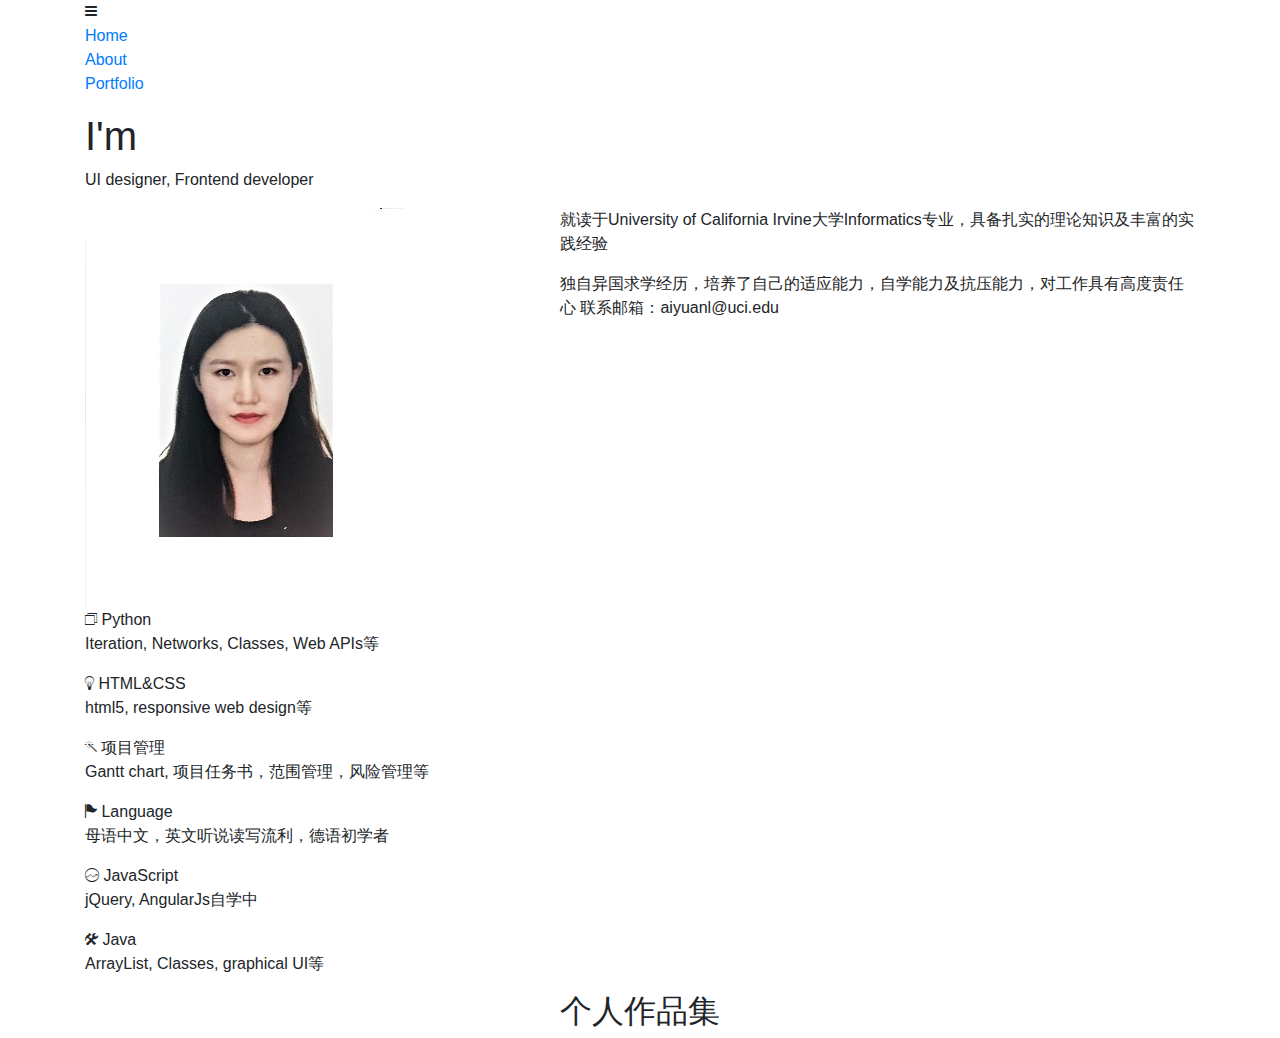
==== index.html @ 832985a4 "123" ====
<!DOCTYPE html>
<html lang='en'>
    <head>
        <!--meta-->
        <meta charset="utf-8" name='viewport' content="width=device-width, initial-scale=1.0">
        
        <title>Aiyuan Li-my portfolio</title>

        <!-- Google Fonts -->
        <link href="https://fonts.googleapis.com/css?family=Poppins:300,300i,400,400i,500,500i,600,600i,700,700i|Playfair+Display:400,400i,700,700i,900,900i" rel="stylesheet">

        <!-- Bootstrap CSS File -->
        <link href="lib/bootstrap/css/bootstrap.min.css" rel="stylesheet">

        <!-- Libraries CSS Files -->
        <link href="lib/ionicons/css/ionicons.min.css" rel="stylesheet">
        <link href="lib/owlcarousel/assets/owl.carousel.min.css" rel="stylesheet">
        <link href="lib/magnific-popup/magnific-popup.css" rel="stylesheet">
        <link href="lib/hover/hover.min.css" rel="stylesheet">

        <!-- Main Stylesheet File -->
        <link href="css/style.css" rel="stylesheet">

        <!-- Responsive css -->
        <link href="css/responsive.css" rel="stylesheet">
      <!-- =======================================================
        Theme Name: Folio
        Theme URL: https://bootstrapmade.com/folio-bootstrap-portfolio-template/
        Author: BootstrapMade.com
        Author URL: https://bootstrapmade.com
        ======================================================= -->
    </head>

    <body>
        <!--navigation-->
        <nav id='main-navigation'>
            <div class='row'>
                <div class='container'>
                    <div class='responsive'><i data-icon='m' class='ion-navicon-round'></i></div>
                    <ul class='nav-menu list-unstyled'>
                        <li><a href='#header' class='smoothScroll'>Home</a></li>
                        <li><a href='#about' class='smoothScroll'>About</a></li>
                        <li><a href='#portfolio' class='smoothScroll'>Portfolio</a></li>
                    </ul>
                </div>
            </div>
        </nav>

        <!--header-->
        <div id='header' class='home'>
            <div class='container'>
                <div class='header-content'>
                    <h1>I'm <span class='typed'></span></h1>
                    <p>UI designer, Frontend developer</p>
                </div>
            </div>
        </div>

        <!--about-->
        <div id='about' class='paddsection'>
            <div class='container'>
                <div class='row justify-content-between'>
                    <div class='col-lg-4'>
                        <div class='div-img-bg'>
                            <div class='about-img'>
                                    <img src="images/me.jpg" class="img-responsive" alt="me">
                            </div>
                        </div>
                    </div>

                    <div class='col-lg-7'>
                        <div class='about-descr'>
                            <p class='p-heading'>就读于University of California Irvine大学Informatics专业，具备扎实的理论知识及丰富的实践经验</p>
                            <p class='separator'>独自异国求学经历，培养了自己的适应能力，自学能力及抗压能力，对工作具有高度责任心   联系邮箱：aiyuanl@uci.edu</p>
                        </div>
                    </div>
                </div>
            </div>
        </div>

         <!-- start section services -->
        <div id="services">
            <div class="container">
                <div class="services-carousel owl-theme">
                    <div class="services-block">
                        <i class="ion-ios-browsers-outline"></i>
                        <span>Python</span>
                        <p class="separator">Iteration, Networks, Classes, Web APIs等</p>
                    </div>
    
                    <div class="services-block">
                        <i class="ion-ios-lightbulb-outline"></i>
                        <span>HTML&CSS</span>
                        <p class="separator">html5, responsive web design等</p>
                    </div>
    
                    <div class="services-block">
                        <i class="ion-ios-color-wand-outline"></i>
                        <span>项目管理</span>
                        <p class="separator">Gantt chart, 项目任务书，范围管理，风险管理等</p>
                    </div>
    
                    <div class="services-block">
                        <i class="icon ion-flag"></i>
                        <span>Language</span>
                        <p class="separator">母语中文，英文听说读写流利，德语初学者</p>
                    </div>
    
                    <div class="services-block">
                        <i class="ion-ios-analytics-outline"></i>
                        <span>JavaScript</span>
                        <p class="separator">jQuery, AngularJs自学中</p>
                    </div>
    
                    <div class="services-block">
                        <i class="icon ion-settings"></i>
                        <span>Java</span>
                        <p class="separator">ArrayList, Classes, graphical UI等</p>
                    </div>
                </div>
            </div>
        </div>

        <!--portfolio-->
        <div id='portfolio' class='text-center paddsection'>
            <div class='container'>
                <div class='section-title text-center'>
                    <h2>个人作品集</h2>
                </div>
            </div>

        
        </div>

    </body>
</html>
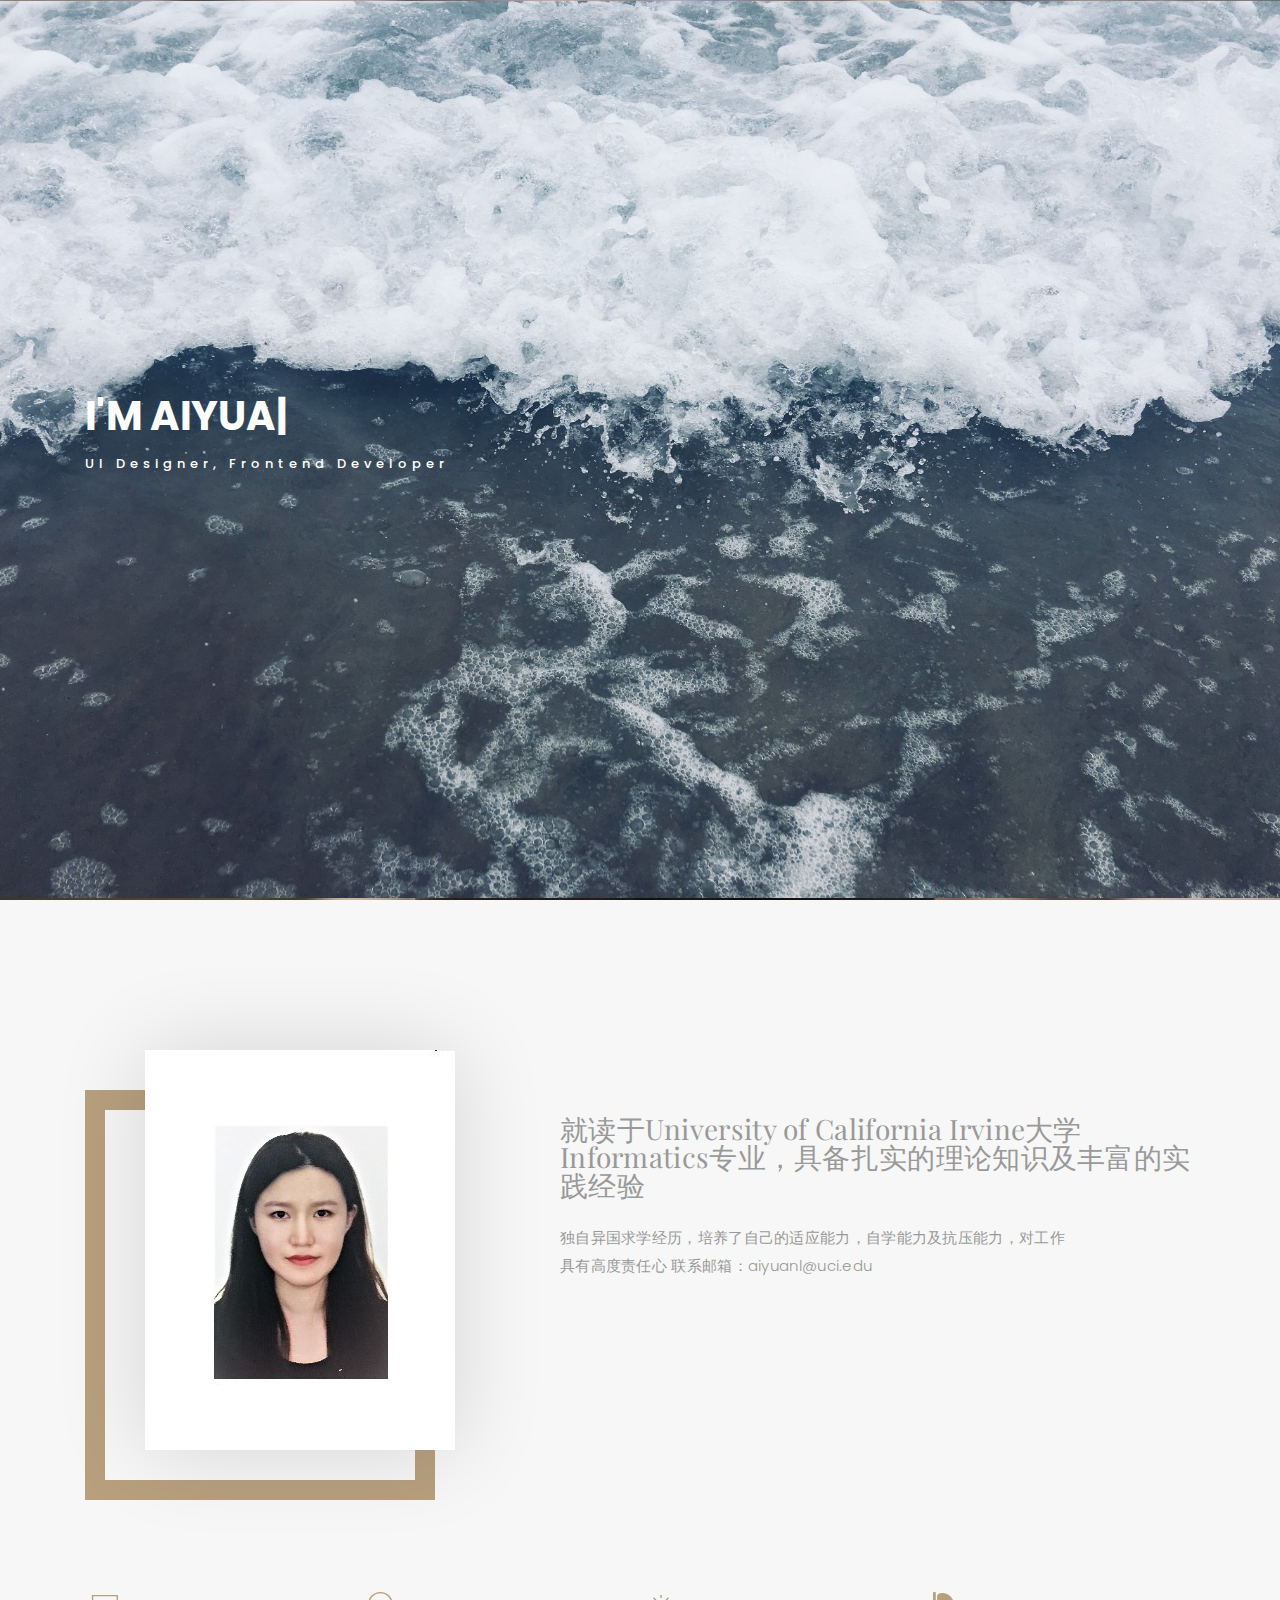
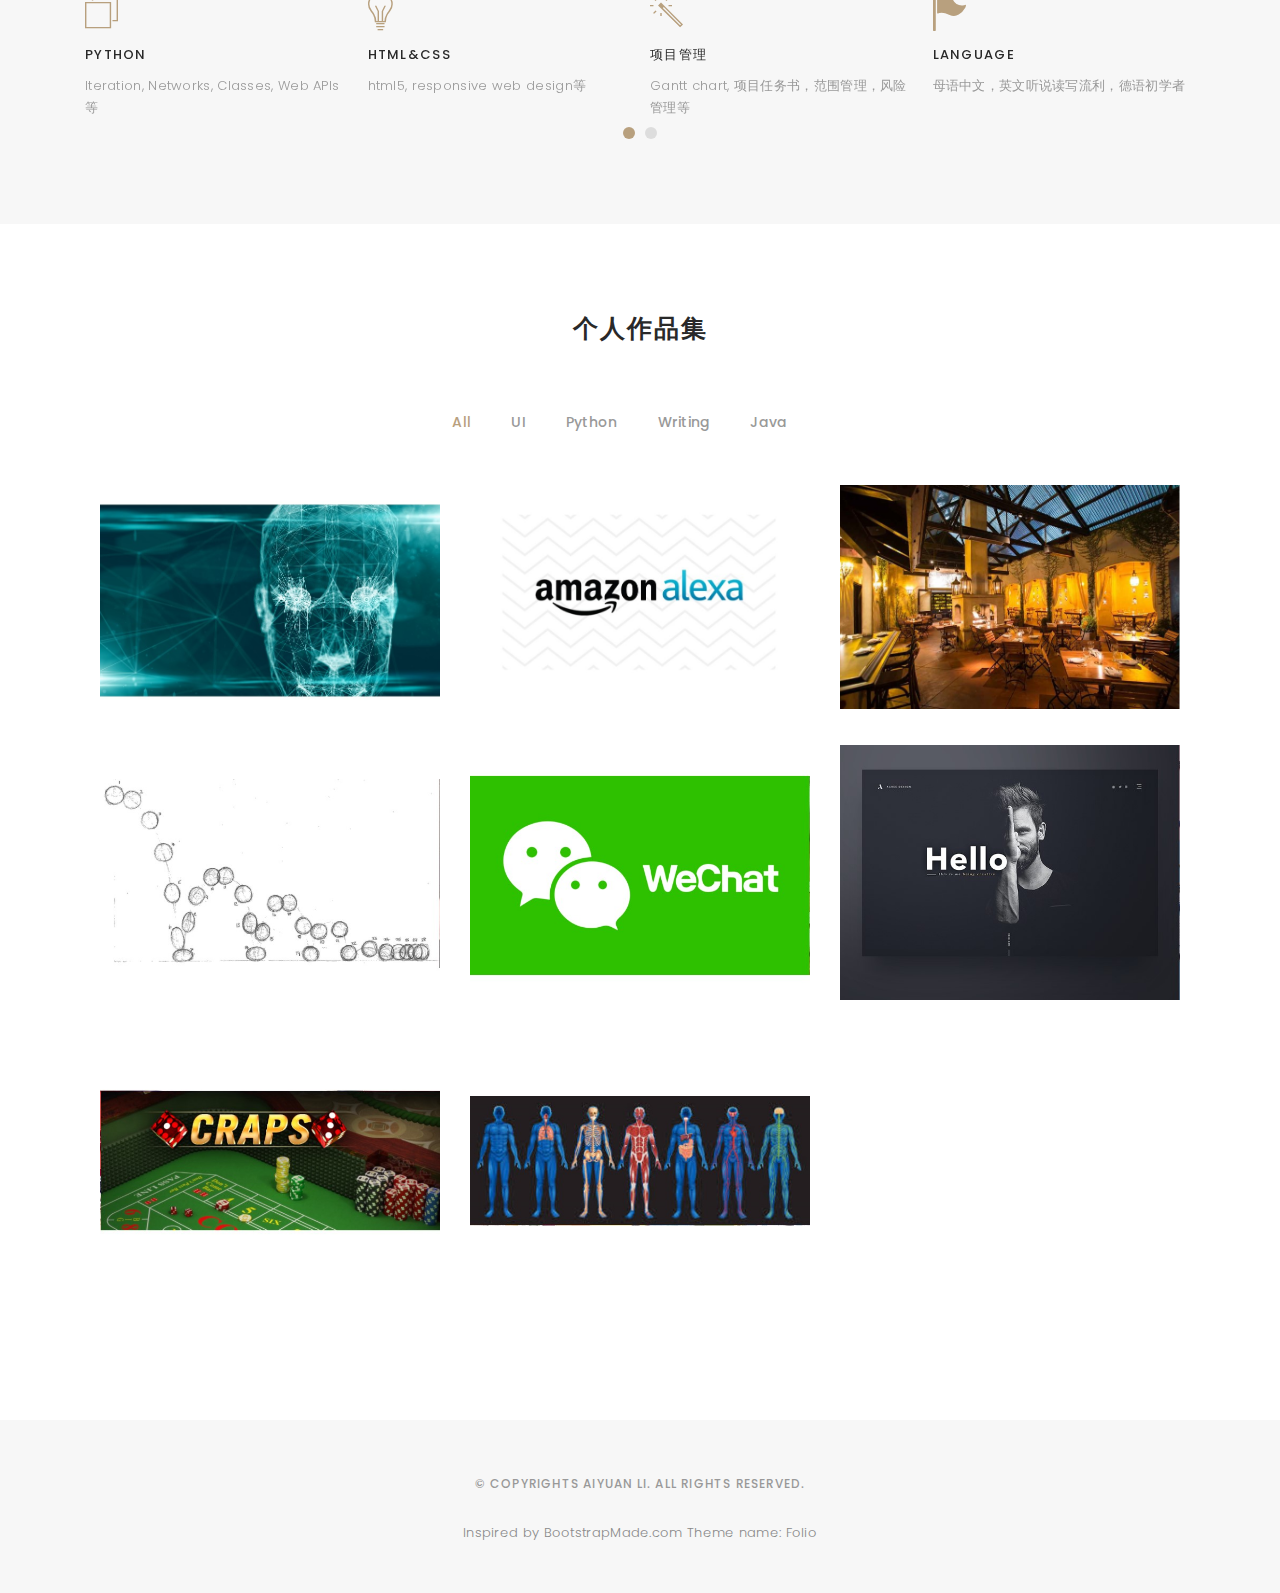
==== commit ddf8cedb: "222" ====
--- a/index.html
+++ b/index.html
@@ -129,8 +129,97 @@
                 </div>
             </div>
 
-        
-        </div>
-
+            <div class="container">
+                <div class="row">
+                    <div class="col-md-12">
+                        <div class="portfolio-list">
+                            <ul class="nav list-unstyled" id="portfolio-flters">
+                                <li class="filter filter-active" data-filter=".all">All</li>
+                                <li class="filter" data-filter=".ui">UI</li>
+                                <li class="filter" data-filter=".python">Python</li>
+                                <li class="filter" data-filter=".writing">Writing</li>
+                                <li class="filter" data-filter=".java">Java</li>
+                            </ul>
+                        </div>
+              
+                        <div class="portfolio-container">
+                            <div class="col-lg-4 col-md-6 portfolio-thumbnail all ui">
+                                <a class="popup-img" href="ui-medai.html">
+                                <img src="images/portfolio/1.jpg" alt="img">
+                                </a>
+                            </div>
+              
+                            <div class="col-lg-4 col-md-6 portfolio-thumbnail all writing">
+                                <a class="popup-img" href="writing-alexa.html">
+                                <img src="images/portfolio/2.jpg"  alt="img">
+                                </a>
+                            </div>
+              
+                            <div class="col-lg-4 col-md-6 portfolio-thumbnail all ui">
+                                <a class="popup-img" href="ui-lahealth.html">
+                                <img src="images/portfolio/3.jpg" alt="img">
+                                </a>
+                            </div>
+              
+                            <div class="col-lg-4 col-md-6 portfolio-thumbnail all python">
+                                <a class="popup-img" href="python-33.html">
+                                <img src="images/portfolio/4.jpg" alt="img">
+                                </a>
+                            </div>
+              
+                            <div class="col-lg-4 col-md-6 portfolio-thumbnail all writing">
+                                <a class="popup-img" href="writing-wechat.html">
+                                <img src="images/portfolio/5.jpg" alt="img">
+                                </a>
+                            </div>
+              
+                            <div class="col-lg-4 col-md-6 portfolio-thumbnail all ui">
+                                <a class="popup-img" href="ui-portfolio.html">
+                                <img src="images/portfolio/6.jpg" alt="img">
+                                </a>
+                            </div>
+
+                            <div class="col-lg-4 col-md-6 portfolio-thumbnail all java">
+                                    <a class="popup-img" href="java-craps.html">
+                                    <img src="images/portfolio/7.jpg" alt="img">
+                                    </a>
+                            </div>
+              
+                            <div class="col-lg-4 col-md-6 portfolio-thumbnail all ui">
+                                    <a class="popup-img" href="ui-easycare.html">
+                                    <img src="images/portfolio/8.jpg" alt="img">
+                                    </a>
+                                </div>
+                            </div>
+                        </div>
+                    </div>
+                </div>
+            </div>    
+        </div>
+
+        <!-- footer -->    
+        <div id="footer" class="text-center">
+                <div class="container">
+                  <p>&copy; Copyrights Aiyuan Li. All rights reserved.</p>
+                  <div class="credits">
+                    Inspired by BootstrapMade.com   Theme name: Folio
+                  </div>
+                </div>
+        </div>
+
+        <!-- JavaScript Libraries -->
+        <script src="lib/jquery/jquery.min.js"></script>
+        <script src="lib/jquery/jquery-migrate.min.js"></script>
+        <script src="lib/bootstrap/js/bootstrap.bundle.min.js"></script>
+        <script src="lib/typed/typed.js"></script>
+        <script src="lib/owlcarousel/owl.carousel.min.js"></script>
+        <script src="lib/magnific-popup/magnific-popup.min.js"></script>
+        <script src="lib/isotope/isotope.pkgd.min.js"></script>
+
+        <!-- Contact Form JavaScript File -->
+        <script src="contactform/contactform.js"></script>
+
+        <!-- Template Main Javascript File -->
+        <script src="js/main.js"></script>
     </body>
 </html>--- a/css/style.css
+++ b/css/style.css
@@ -0,0 +1,502 @@
+/*  General Styling
+/*-----------------------------------------------------------------------------------*/
+
+body {
+    background: #ffffff;
+    color: #898989;
+    font-family: 'Poppins', helvetica;
+    font-size: 15px;
+    font-weight: 300;
+    line-height: 20px;
+    letter-spacing: 0.02em;
+    overflow-x: hidden;
+    margin: 0 auto;
+    padding: 0;
+    -moz-box-sizing: border-box;
+    -ms-box-sizing: border-box;
+    -o-box-sizing: border-box;
+    -webkit-box-sizing: border-box;
+    box-sizing: border-box;
+  }
+  
+  h1, h2, h3, h4, h5, h6 {
+    margin: 0;
+  }
+  
+  h2 {
+    color: #292929;
+    font-weight: 600;
+  }
+  
+  h4 {
+    color: #292929;
+    font-size: 14px;
+    font-weight: 600;
+  }
+  
+  a {
+    color: #292929;
+    text-decoration: none !important;
+    -moz-transition: all 0.5s ease-in-out 0s;
+    -ms-transition: all 0.5s ease-in-out 0s;
+    -o-transition: all 0.5s ease-in-out 0s;
+    -webkit-transition: all 0.5s ease-in-out 0s;
+    transition: all 0.5s ease-in-out 0s;
+  }
+  
+  a:hover {
+    -moz-transition: all 0.5s ease-in-out 0s;
+    -ms-transition: all 0.5s ease-in-out 0s;
+    -o-transition: all 0.5s ease-in-out 0s;
+    -webkit-transition: all 0.5s ease-in-out 0s;
+    transition: all 0.5s ease-in-out 0s;
+  }
+  
+  a:hover, a:focus {
+    color: #b8a07e;
+    text-decoration: underline;
+  }
+  
+  nav ul li a {
+    padding: 2px 0 0 0;
+    position: relative;
+    display: block;
+    font-size: 12px;
+    color: #999999;
+    letter-spacing: 0.1em;
+    font-weight: 500;
+    line-height: 14px;
+    text-transform: uppercase;
+    -moz-transition: all 0.5s ease-in-out 0s;
+    -ms-transition: all 0.5s ease-in-out 0s;
+    -o-transition: all 0.5s ease-in-out 0s;
+    -webkit-transition: all 0.5s ease-in-out 0s;
+    transition: all 0.5s ease-in-out 0s;
+  }
+  
+  p {
+    margin: 25px 0;
+    padding: 0;
+    font-size: 15px;
+    color: #999999;
+    line-height: 28px;
+  }
+  
+  ::-moz-selection {
+    background: #b8a07e;
+    color: #fff;
+  }
+  
+  ::selection {
+    background: #b8a07e;
+    color: #fff;
+  }
+  
+  .btn {
+    background: #333;
+    border: medium none;
+    border-radius: 0;
+    color: #fff;
+    font-size: 12px;
+    height: 50px;
+    line-height: 50px;
+    padding: 0 30px;
+    text-transform: uppercase;
+  }
+  
+  .btn:hover, .btn:focus {
+    color: #fff;
+  }
+  
+  .padDiv {
+    padding: 30px 20px;
+  }
+  
+  .section-title {
+    margin-bottom: 70px;
+  }
+  
+  .section-title h2 {
+    font-size: 25px;
+    letter-spacing: 2px;
+    text-transform: uppercase;
+  }
+  .tlinks{text-indent:-9999px;height:0;line-height:0;font-size:0;overflow:hidden;}
+  .form-control {
+    background-color: transparent;
+    border: 1px solid #999;
+    border-radius: 0;
+    color: #999999;
+    font-size: 12px;
+    font-weight: 500;
+    height: 50px;
+    letter-spacing: 0.1em;
+    padding-left: 10px;
+    margin: 0 0 25px 0;
+    line-height: 14px;
+    text-transform: uppercase;
+  }
+  
+  .form-control:focus {
+    box-shadow: none;
+    outline: 0 none;
+  }
+  
+  .paddsection {
+    padding-top: 90px;
+    padding-bottom: 90px;
+  }
+  
+  .paddsections {
+    padding-top: 90px;
+    padding-bottom: 90px !important;
+  }
+  
+  .hvr-shutter-in-horizontal::before {
+    background: #333;
+  }
+  
+  .hvr-shutter-in-horizontal:hover {
+    background: #b8a07e;
+  }
+  
+  .mb-30 {
+    margin-bottom: 30px;
+  }
+  
+  /*-----------------------------------------------------------------------------------*/
+  /*  Navbar Top
+  /*-----------------------------------------------------------------------------------*/
+  
+  nav {
+    position: fixed;
+    background: #fff;
+    z-index: 1000;
+    width: 100%;
+    padding: 20px;
+    display: none;
+    -webkit-box-shadow: 0px 2px 92px 0px rgba(0, 0, 0, 0.18);
+    -moz-box-shadow: 0px 2px 92px 0px rgba(0, 0, 0, 0.18);
+    box-shadow: 0px 2px 92px 0px rgba(0, 0, 0, 0.18);
+  }
+  
+  .nav-menu {
+    float: right;
+    line-height: 32px;
+    margin-bottom: 0;
+    padding-top: 16px;
+  }
+  
+  nav ul li {
+    float: left;
+    margin-right: 15px;
+    font-family: 'Poppins', sans-serif;
+    font-size: 14px;
+    margin-left: 40px;
+  }
+  
+  nav ul li a {
+    padding: 2px 0 0 0;
+    position: relative;
+    display: block;
+    font-size: 14px;
+    color: #999999;
+    font-family: 'Poppins', helvetica;
+    font-weight: 500;
+    line-height: 16px;
+    text-transform: uppercase;
+    letter-spacing: 0.02em;
+    text-transform: capitalize;
+  }
+  
+  .logo {
+    float: left;
+  }
+  
+  .logo img {
+    width: 100px;
+    height: 50px;
+  }
+  
+  .responsive {
+    display: none;
+    font-size: 23px;
+  }
+  
+  .active {
+    color: #afafaf;
+  }
+  
+  /*----------------------------------------------------------------------------------*/
+  /*  Header
+  /*-----------------------------------------------------------------------------------*/
+  
+  #header {
+    background: url("../images/home-bg.jpg") repeat scroll center center / cover;
+    height: 100vh;
+    width: 100%;
+  }
+  
+  
+  #header .header-content {
+    height: 100vh;
+    text-align: left;
+    width: 100%;
+    display: flex;
+    justify-content: center;
+    flex-direction: column;
+  }
+  
+  .header-content h1 {
+    font-size: 40px;
+    font-weight: 700;
+    margin-bottom: 10px;
+    text-transform: uppercase;
+    color: #fff;
+  }
+  
+  .header-content p {
+    font-size: 13px;
+    letter-spacing: 5px;
+    margin-top: 0;
+    margin-bottom: 30px;
+    text-transform: capitalize;
+    color: #fff;
+    font-weight: 500;
+  }
+  
+  .header-content .list-social li {
+    float: left;
+    margin-right: 20px;
+  }
+  
+  .header-content .list-social li i {
+    color: #fff;
+    font-size: 15px;
+  }
+  
+  /*-----------------------------------------------------------------------------------*/
+  /*  Aout-us
+  /*-----------------------------------------------------------------------------------*/
+  
+  #about {
+    width: 100%;
+    height: auto;
+    background: #f7f7f7;
+    padding-top: 190px;
+  }
+  
+  #about .div-img-bg {
+    padding-bottom: 30px;
+    border: 20px solid #b8a07e;
+  }
+  
+  #about .div-img-bg .about-img img {
+    width: 100%;
+    box-shadow: 0px 0px 85px 0px rgba(0, 0, 0, 0.14);
+    margin-top: -60px;
+    margin-left: 40px;
+    height: 400px;
+    object-fit: cover;
+  }
+  
+  #about .about-descr .p-heading {
+    font-family: 'Playfair Display', serif;
+    font-size: 28px;
+    text-align: left;
+  }
+  
+  #about .about-descr .separator {
+    max-width: 80%;
+    margin-bottom: 0;
+    text-align: left;
+  }
+  
+  /*-----------------------------------------------------------------------------------*/
+  /*   Services
+  /*-----------------------------------------------------------------------------------*/
+  
+  #services {
+    background: #f7f7f7;
+    position: relative;
+    padding-bottom: 80px;
+  }
+  
+  .owl-item {
+    float: left;
+  }
+  .services-block span {
+    margin: 10px 0;
+    position: relative;
+    font-size: 13px;
+    color: #292929;
+    letter-spacing: 0.1em;
+    font-weight: 500;
+    text-transform: uppercase;
+    display: block;
+  }
+  
+  .services-block .separator {
+    margin: 0;
+    font-size: 13px;
+    line-height: 22px;
+  }
+  
+  .services-block i {
+    font-size: 44px;
+    color: #b8a07e;
+    line-height: 44px;
+  }
+  
+  
+  .services-carousel  .owl-stage-outer {
+    overflow: hidden;
+  }
+  
+  .services-carousel .owl-dots {
+    margin-top: 5px;
+    text-align: center;
+  }
+  
+  .services-carousel .owl-dot {
+    display: inline-block;
+    margin: 0 5px;
+    width: 12px !important;
+    height: 12px !important;
+    border-radius: 50%;
+    border: 0;
+    padding: 0 !important;
+    background-color: #ddd;
+    cursor: pointer;
+  }
+  
+  .services-carousel .owl-dot.active {
+    background-color: #b8a07e;
+  }
+  
+  .owl-nav {
+    display: none;
+  }
+  
+  
+  /*-----------------------------------------------------------------------------------*/
+  /*  Portfolio
+  /*-----------------------------------------------------------------------------------*/
+  
+  #portfolio {
+    position: relative;
+    padding-bottom: 50px;
+  }
+  
+  #portfolio .portfolio-list {
+    margin-bottom: 50px;
+  }
+  
+  #portfolio .portfolio-list .nav {
+    display: inline-block;
+    margin: 0;
+  }
+  
+  #portfolio .portfolio-list .nav li {
+    margin: 0 40px 0 0;
+    float: left;
+    font-size: 14px;
+    color: #999999;
+    line-height: 16px;
+    cursor: pointer;
+    font-family: 'Poppins', helvetica;
+    font-weight: 500;
+    letter-spacing: 0.02em;
+    text-transform: capitalize;
+    -moz-transition: all 0.5s ease-in-out 0s;
+    -ms-transition: all 0.5s ease-in-out 0s;
+    -o-transition: all 0.5s ease-in-out 0s;
+    -webkit-transition: all 0.5s ease-in-out 0s;
+    transition: all 0.5s ease-in-out 0s;
+  }
+  
+  #portfolio .portfolio-list .nav li:hover, #portfolio .portfolio-list .nav li.filter-active  {
+    color: #b8a07e;
+    -moz-transition: all 0.5s ease-in-out 0s;
+    -ms-transition: all 0.5s ease-in-out 0s;
+    -o-transition: all 0.5s ease-in-out 0s;
+    -webkit-transition: all 0.5s ease-in-out 0s;
+    transition: all 0.5s ease-in-out 0s;
+  }
+  
+  #portfolio .portfolio-container {
+    display: inline-block;
+    margin-bottom: 50px;
+    width: 100%;
+  }
+  
+  .portfolio-thumbnail {
+    margin-bottom: 30px;
+    overflow: hidden;
+  }
+  
+  .portfolio-thumbnail img {
+    max-width: 100%;
+  }
+ 
+  /*-----------------------------------------------------------------------------------*/
+  /*  Footer
+  /*-----------------------------------------------------------------------------------*/
+  
+  #footer {
+    background: #f7f7f7;
+    padding-top: 50px;
+    padding-bottom: 50px;
+  }
+  
+  #footer .socials-media {
+    width: 100%;
+  }
+  
+  #footer .socials-media ul {
+    display: inline-block;
+    float: none;
+    margin: 0 0 20px 0;
+  }
+  
+  #footer .socials-media ul li {
+    float: left;
+    margin-left: 10px;
+    margin-right: 10px;
+  }
+  
+  #footer .socials-media ul li a {
+    font-size: 24px;
+    color: #999;
+    letter-spacing: 0.1em;
+    font-weight: 500;
+    background: transparent;
+    text-transform: uppercase;
+    -moz-transition: all 0.5s ease-in-out 0s;
+    -ms-transition: all 0.5s ease-in-out 0s;
+    -o-transition: all 0.5s ease-in-out 0s;
+    -webkit-transition: all 0.5s ease-in-out 0s;
+    transition: all 0.5s ease-in-out 0s;
+  }
+  
+  #footer .socials-media ul li a:hover {
+    color: #b8a07e;
+    -moz-transition: all 0.5s ease-in-out 0s;
+    -ms-transition: all 0.5s ease-in-out 0s;
+    -o-transition: all 0.5s ease-in-out 0s;
+    -webkit-transition: all 0.5s ease-in-out 0s;
+    transition: all 0.5s ease-in-out 0s;
+  }
+  
+  #footer p {
+    font-size: 12px;
+    letter-spacing: 0.1em;
+    font-weight: 500;
+    margin-top: 0;
+    text-transform: uppercase;
+  }
+  
+  .credits {
+    font-size: 13px;
+  }
+  --- a/css/responsive.css
+++ b/css/responsive.css
@@ -0,0 +1,333 @@
+/** Width between 1200x to 0
+ *  ~~~~~~~~~~~~~~~~~~~~~~~~~~~~~~~~~~~~
+ */
+
+ @media (min-width: 1200px) {
+
+}
+
+/** Width between 992px to 1199px
+ *  ~~~~~~~~~~~~~~~~~~~~~~~~~~~~~~~~~~~~
+ */
+
+@media (min-width: 992px) and (max-width: 1199px) {
+  
+}
+
+/** Width between 768px to 991px
+ *  ~~~~~~~~~~~~~~~~~~~~~~~~~~~~~~~~~~~~
+ */
+
+@media (min-width: 768px) and (max-width: 991px) {
+  /* Navbar */
+  nav {
+    padding: 10px 15px;
+  }
+  .nav-menu {
+    margin-top: 40px;
+    display: none;
+    float: none;
+    width: 100%;
+  }
+  .nav-menu li {
+    float: none;
+    width: 100%;
+    text-align: center;
+    border-top: 1px solid #f7f7f7;
+    line-height: 45px;
+    margin-left: 0;
+    padding-top: 10px;
+    padding-bottom: 10px;
+  }
+  .responsive {
+    float: right;
+    padding-top: 15px;
+    display: block;
+  }
+  /* About */
+  .head-info .header-content .cmaster h1 {
+    font-size: 32px;
+  }
+  #about .div-img-bg {
+    padding: 0;
+  }
+  #about .div-img-bg .about-img img {
+    margin-top: 0%;
+    margin-left: calc(0% - 0px);
+  }
+  #about .about-descr .p-heading {
+    font-size: 20px;
+  }
+  #about .about-descr .separator {
+    max-width: 100%;
+    margin-bottom: 0;
+  }
+  /* portfolio */
+  #portfolio .portfolio-list .nav li {
+    float: none;
+    margin: 20px;
+    display: inline-block;
+  }
+  /* Footer */
+  #footer .socials-media ul li {
+    margin-right: 0;
+    margin-left: 0;
+    float: none;
+    display: inline-block;
+  }
+}
+
+/** Width between 767px to 0
+ *  ~~~~~~~~~~~~~~~~~~~~~~~~~~~~~~~~~~~~
+ */
+
+@media (max-width: 767px) {
+  /* Navbar */
+  nav {
+    padding: 20px 15px;
+  }
+  .nav-menu {
+    margin-top: 40px;
+    display: none;
+    float: none;
+    width: 100%;
+  }
+  .nav-menu li {
+    float: none;
+    width: 100%;
+    text-align: center;
+    border-top: 1px solid #f7f7f7;
+    line-height: 45px;
+    margin-left: 0;
+    padding-top: 10px;
+    padding-bottom: 10px;
+  }
+  .responsive {
+    float: right;
+    padding-top: 15px;
+    display: block;
+  }
+  /* About */
+  .head-info .header-content h1 {
+    font-size: 32px;
+  }
+  #about .div-img-bg {
+    padding: 0;
+  }
+  #about .div-img-bg .about-img img {
+    margin-top: 0%;
+    margin-left: calc(0% - 0px);
+  }
+  #about .about-descr .p-heading {
+    font-size: 20px;
+  }
+  #about .about-descr .separator {
+    max-width: 100%;
+    margin-bottom: 0;
+  }
+  /* portfolio */
+  #portfolio .portfolio-list .nav li {
+    float: none;
+    margin: 20px;
+    display: inline-block;
+  }
+  /* Footer */
+  #footer .socials-media ul li {
+    margin-right: 0;
+    margin-left: 0;
+    float: none;
+    display: inline-block;
+  }
+}
+
+/** Width between 600px to 0
+ *  ~~~~~~~~~~~~~~~~~~~~~~~~~~~~~~~~~~~~
+ */
+
+@media (max-width: 600px) {
+  /* Navbar */
+  nav {
+    padding: 20px 15px;
+  }
+  .nav-menu {
+    margin-top: 40px;
+    display: none;
+    float: none;
+    width: 100%;
+  }
+  .nav-menu li {
+    float: none;
+    width: 100%;
+    text-align: center;
+    border-top: 1px solid #f7f7f7;
+    line-height: 45px;
+    margin-left: 0;
+    padding-top: 10px;
+    padding-bottom: 10px;
+  }
+  .responsive {
+    float: right;
+    padding-top: 15px;
+    display: block;
+  }
+  /* About */
+  .head-info .header-content h1 {
+    font-size: 32px;
+  }
+  #about .div-img-bg {
+    padding: 0;
+  }
+  #about .div-img-bg .about-img img {
+    margin-top: 0%;
+    margin-left: calc(0% - 0px);
+  }
+  #about .about-descr .p-heading {
+    font-size: 20px;
+  }
+  #about .about-descr .separator {
+    max-width: 100%;
+    margin-bottom: 0;
+  }
+  /* portfolio */
+  #portfolio .portfolio-list .nav li {
+    float: none;
+    margin: 10px;
+    display: inline-block;
+  }
+  /* Footer */
+  #footer .socials-media ul li {
+    margin-right: 0;
+    margin-left: 0;
+    float: none;
+    display: inline-block;
+  }
+}
+
+/** Width between 480px to 0
+ *  ~~~~~~~~~~~~~~~~~~~~~~~~~~~~~~~~~~~~
+ */
+
+@media (max-width: 480px) {
+  /* Navbar */
+  nav {
+    padding: 20px 15px;
+  }
+  .nav-menu {
+    margin-top: 40px;
+    display: none;
+    float: none;
+    width: 100%;
+  }
+  .nav-menu li {
+    float: none;
+    width: 100%;
+    text-align: center;
+    border-top: 1px solid #f7f7f7;
+    line-height: 45px;
+    margin-left: 0;
+    padding-top: 10px;
+    padding-bottom: 10px;
+  }
+  .responsive {
+    float: right;
+    padding-top: 15px;
+    display: block;
+  }
+  /* About */
+  .head-info .header-content h1 {
+    font-size: 32px;
+  }
+  #about .div-img-bg {
+    padding: 0;
+  }
+  #about .div-img-bg .about-img img {
+    margin-top: 0%;
+    margin-left: calc(0% - 0px);
+  }
+  #about .about-descr .p-heading {
+    font-size: 20px;
+  }
+  #about .about-descr .separator {
+    max-width: 100%;
+    margin-bottom: 0;
+  }
+  /* portfolio */
+  #portfolio .portfolio-list .nav li {
+    float: none;
+    margin: 20px;
+  }
+  /* Footer */
+  #footer .socials-media ul li {
+    margin-right: 0;
+    margin-left: 0;
+    float: none;
+    display: inline-block;
+  }
+}
+
+/** Width between 320px to 0
+ *  ~~~~~~~~~~~~~~~~~~~~~~~~~~~~~~~~~~~~
+ */
+
+@media (max-width: 320px) {
+  /* Navbar */
+  nav {
+    padding: 20px 15px;
+  }
+  .nav-menu {
+    margin-top: 40px;
+    display: none;
+    float: none;
+    width: 100%;
+  }
+  .nav-menu li {
+    float: none;
+    width: 100%;
+    text-align: center;
+    border-top: 1px solid #f7f7f7;
+    line-height: 45px;
+    margin-left: 0;
+    padding-top: 10px;
+    padding-bottom: 10px;
+  }
+  .responsive {
+    float: right;
+    padding-top: 15px;
+    display: block;
+  }
+  /* About */
+  .head-info .header-content h1 {
+    font-size: 32px;
+  }
+  #about .div-img-bg {
+    padding: 0;
+  }
+  #about .div-img-bg .about-img img {
+    margin-top: 0%;
+    margin-left: calc(0% - 0px);
+  }
+  #about .about-descr .p-heading {
+    font-size: 20px;
+  }
+  #about .about-descr .separator {
+    max-width: 100%;
+    margin-bottom: 0;
+  }
+  /* portfolio */
+  #portfolio .portfolio-list .nav li {
+    float: none;
+    margin: 20px;
+  }
+  /* Footer */
+  #footer .socials-media ul li {
+    margin-right: 0;
+    margin-left: 0;
+    float: none;
+    display: inline-block;
+  }
+  /* Single page */
+  .entry-comments-body span {
+    display: inline-block;
+    margin-right: 0;
+  }
+}
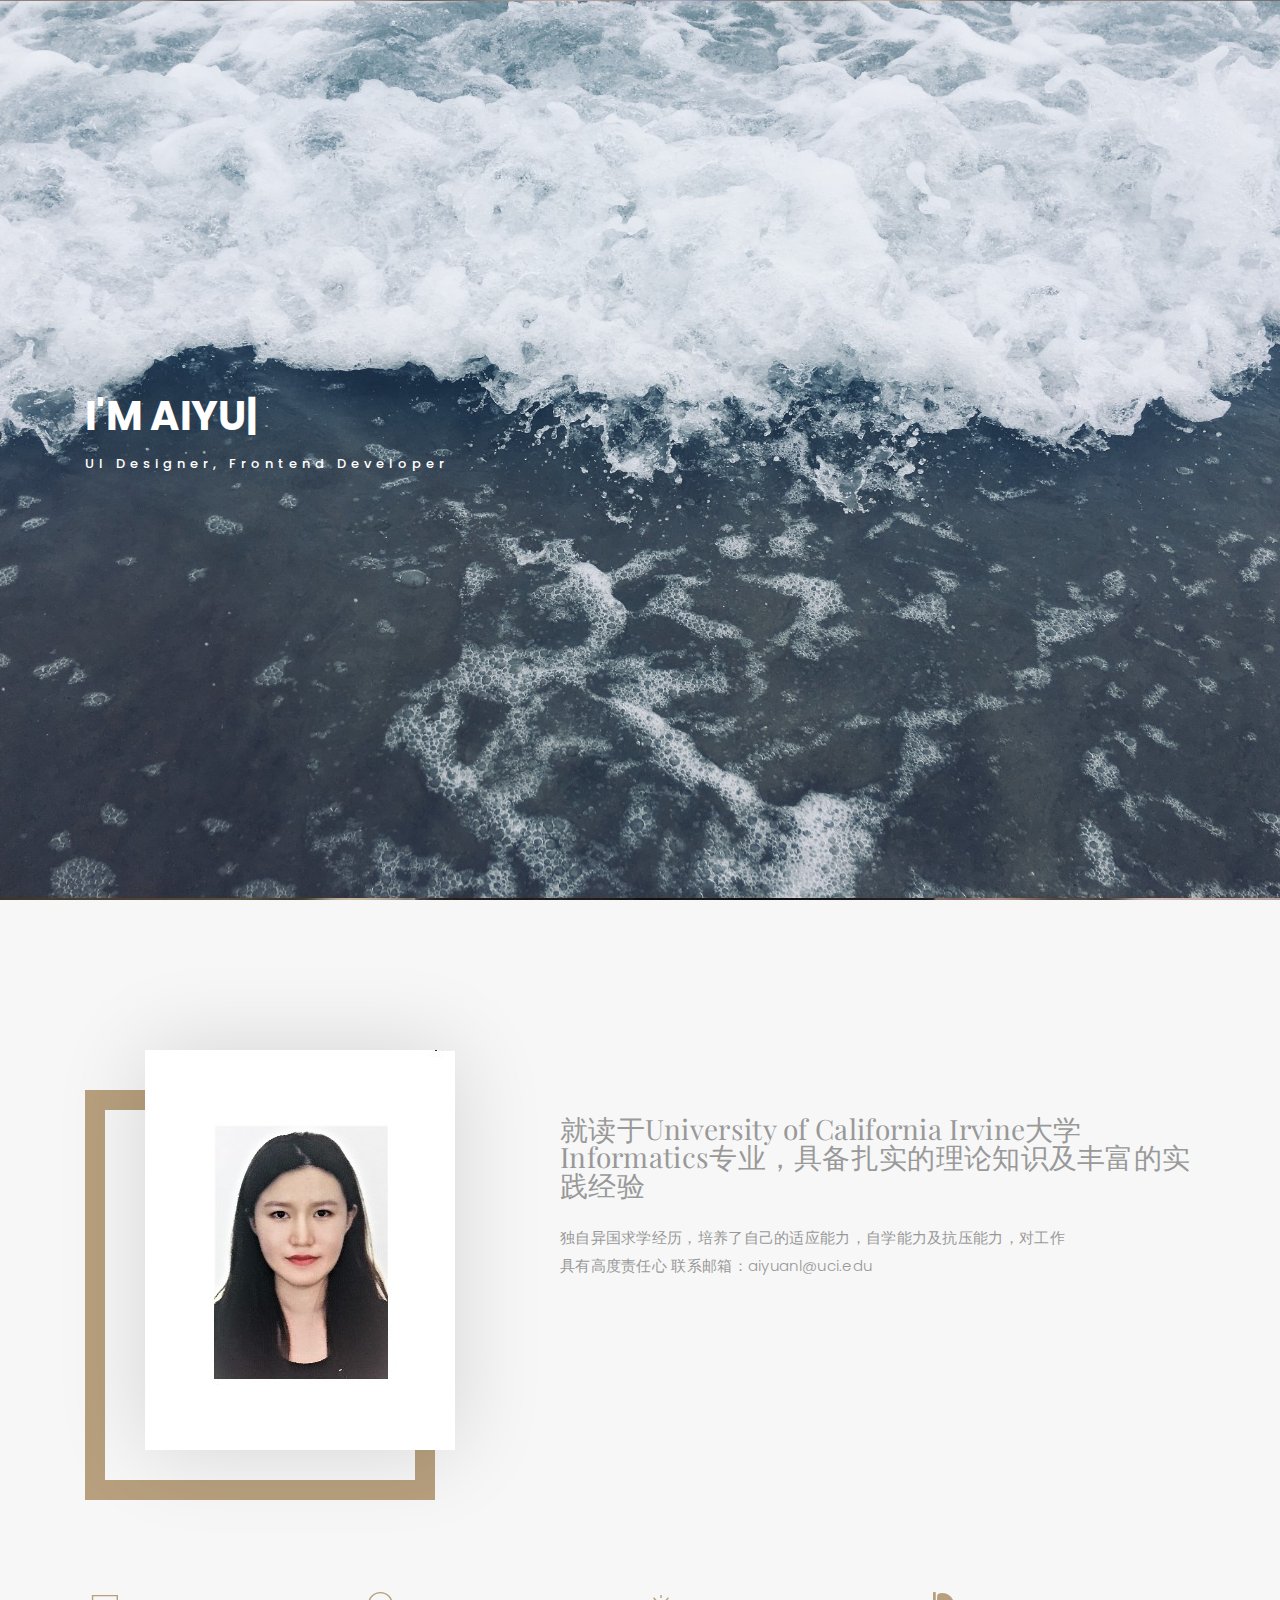
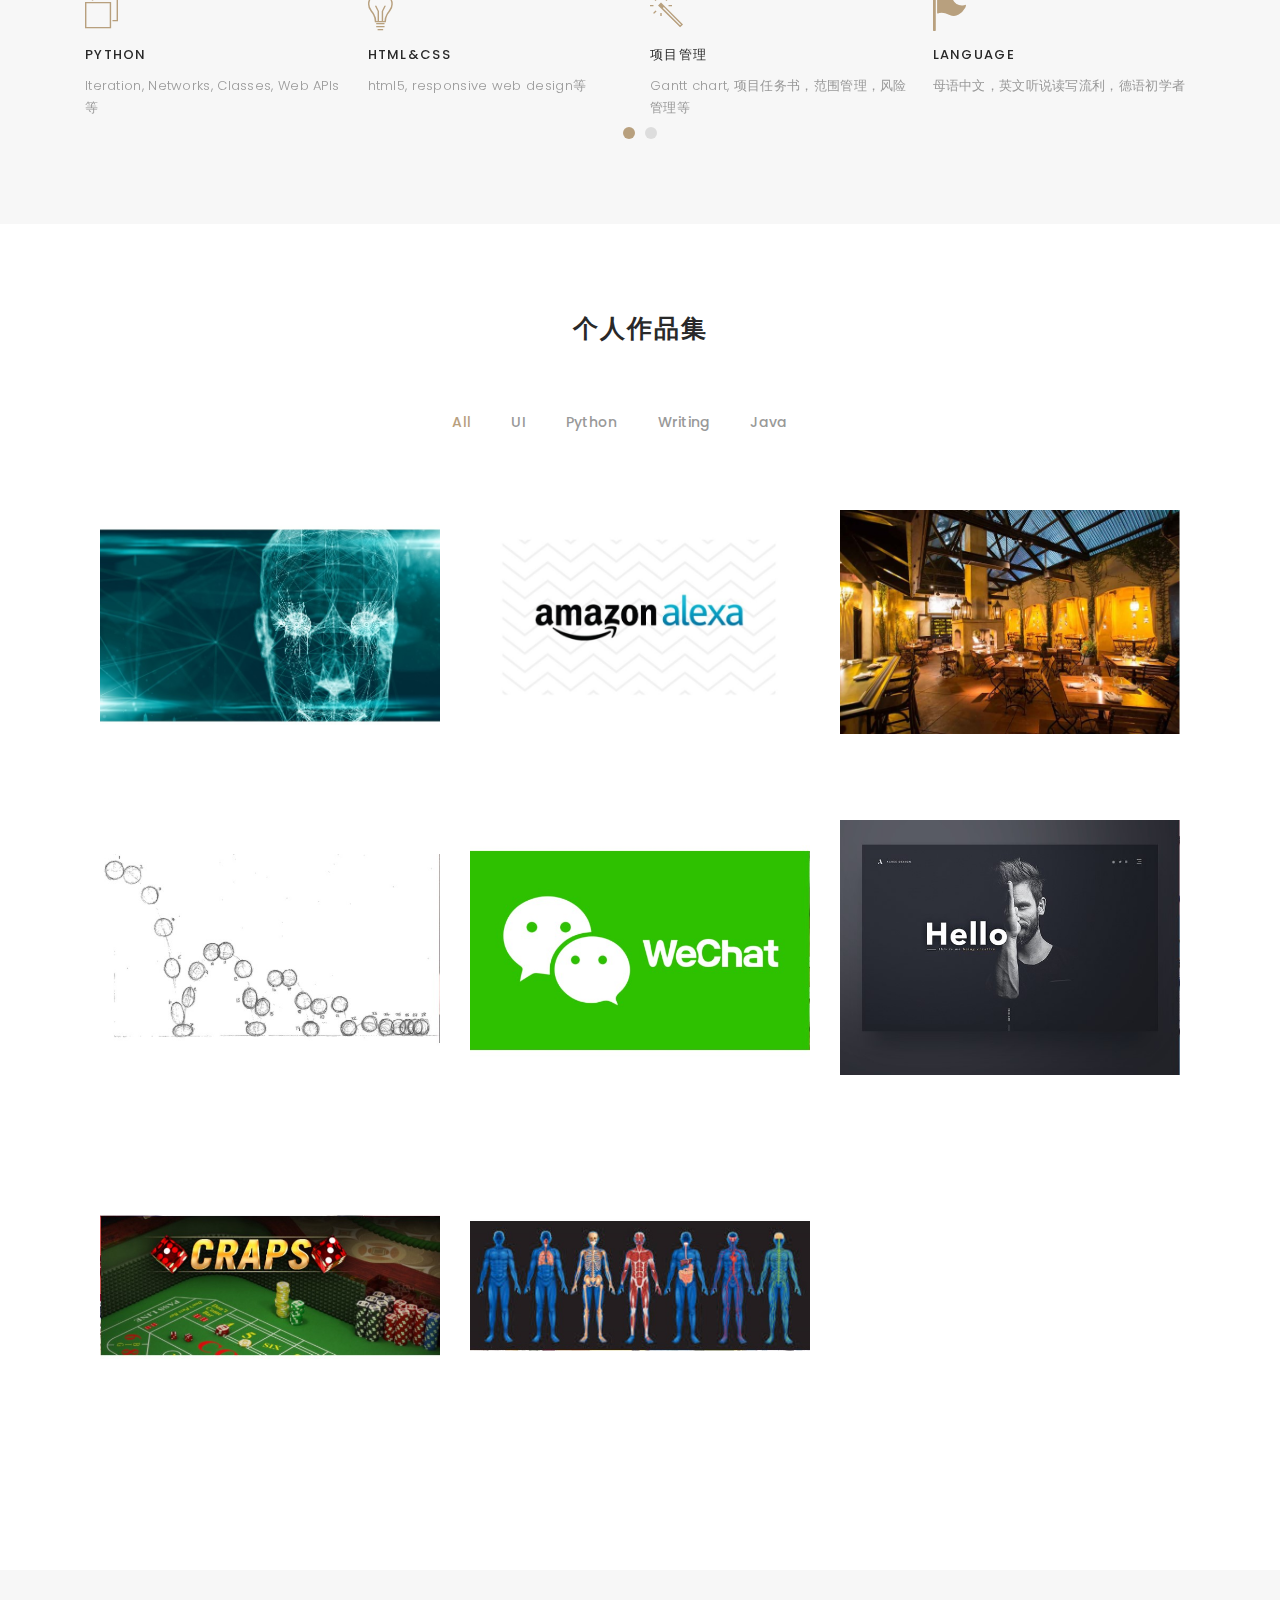
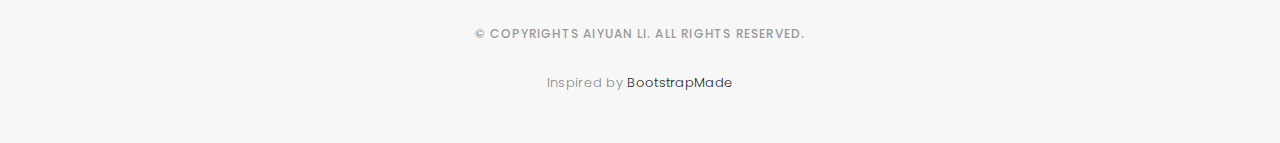
==== commit 881ac3c9: "1111111" ====
--- a/index.html
+++ b/index.html
@@ -125,7 +125,7 @@
         <div id='portfolio' class='text-center paddsection'>
             <div class='container'>
                 <div class='section-title text-center'>
-                    <h2>个人作品集</h2>
+                    <h2><a name='exactline'>个人作品集</a></h2>
                 </div>
             </div>
 
@@ -144,51 +144,35 @@
               
                         <div class="portfolio-container">
                             <div class="col-lg-4 col-md-6 portfolio-thumbnail all ui">
-                                <a class="popup-img" href="ui-medai.html">
-                                <img src="images/portfolio/1.jpg" alt="img">
-                                </a>
+                                <p><a href='ui-medai.html'><img src='images/portfolio/1.jpg'></a></p>
                             </div>
               
                             <div class="col-lg-4 col-md-6 portfolio-thumbnail all writing">
-                                <a class="popup-img" href="writing-alexa.html">
-                                <img src="images/portfolio/2.jpg"  alt="img">
-                                </a>
-                            </div>
-              
-                            <div class="col-lg-4 col-md-6 portfolio-thumbnail all ui">
-                                <a class="popup-img" href="ui-lahealth.html">
-                                <img src="images/portfolio/3.jpg" alt="img">
-                                </a>
+                                <p><a href='writing-alexa.html'><img src='images/portfolio/2.jpg'></a></p>
+                            </div>
+              
+                            <div class="col-lg-4 col-md-6 portfolio-thumbnail all ui">
+                                <p><a href='ui-lahealth.html'><img src='images/portfolio/3.jpg'></a></p>
                             </div>
               
                             <div class="col-lg-4 col-md-6 portfolio-thumbnail all python">
-                                <a class="popup-img" href="python-33.html">
-                                <img src="images/portfolio/4.jpg" alt="img">
-                                </a>
+                                <p><a href='python-33.html'><img src='images/portfolio/4.jpg'></a></p>
                             </div>
               
                             <div class="col-lg-4 col-md-6 portfolio-thumbnail all writing">
-                                <a class="popup-img" href="writing-wechat.html">
-                                <img src="images/portfolio/5.jpg" alt="img">
-                                </a>
-                            </div>
-              
-                            <div class="col-lg-4 col-md-6 portfolio-thumbnail all ui">
-                                <a class="popup-img" href="ui-portfolio.html">
-                                <img src="images/portfolio/6.jpg" alt="img">
-                                </a>
+                                <p><a href='writing-wechat.html'><img src='images/portfolio/5.jpg'></a></p>
+                            </div>
+              
+                            <div class="col-lg-4 col-md-6 portfolio-thumbnail all ui">
+                                <p><a href='ui-portfolio.html'><img src='images/portfolio/6.jpg'></a></p>
                             </div>
 
                             <div class="col-lg-4 col-md-6 portfolio-thumbnail all java">
-                                    <a class="popup-img" href="java-craps.html">
-                                    <img src="images/portfolio/7.jpg" alt="img">
-                                    </a>
-                            </div>
-              
-                            <div class="col-lg-4 col-md-6 portfolio-thumbnail all ui">
-                                    <a class="popup-img" href="ui-easycare.html">
-                                    <img src="images/portfolio/8.jpg" alt="img">
-                                    </a>
+                                <p><a href='java-craps.html'><img src='images/portfolio/7.jpg'></a></p>
+                            </div>
+              
+                            <div class="col-lg-4 col-md-6 portfolio-thumbnail all ui">
+                                <p><a href='ui-easycare.html'><img src='images/portfolio/8.jpg'></a></p>
                                 </div>
                             </div>
                         </div>
@@ -202,7 +186,7 @@
                 <div class="container">
                   <p>&copy; Copyrights Aiyuan Li. All rights reserved.</p>
                   <div class="credits">
-                    Inspired by BootstrapMade.com   Theme name: Folio
+                        Inspired by <a href="https://bootstrapmade.com/">BootstrapMade</a>
                   </div>
                 </div>
         </div>
--- a/css/style.css
+++ b/css/style.css
@@ -162,6 +162,7 @@
   
   .mb-30 {
     margin-bottom: 30px;
+    color:#58514F;
   }
   
   /*-----------------------------------------------------------------------------------*/
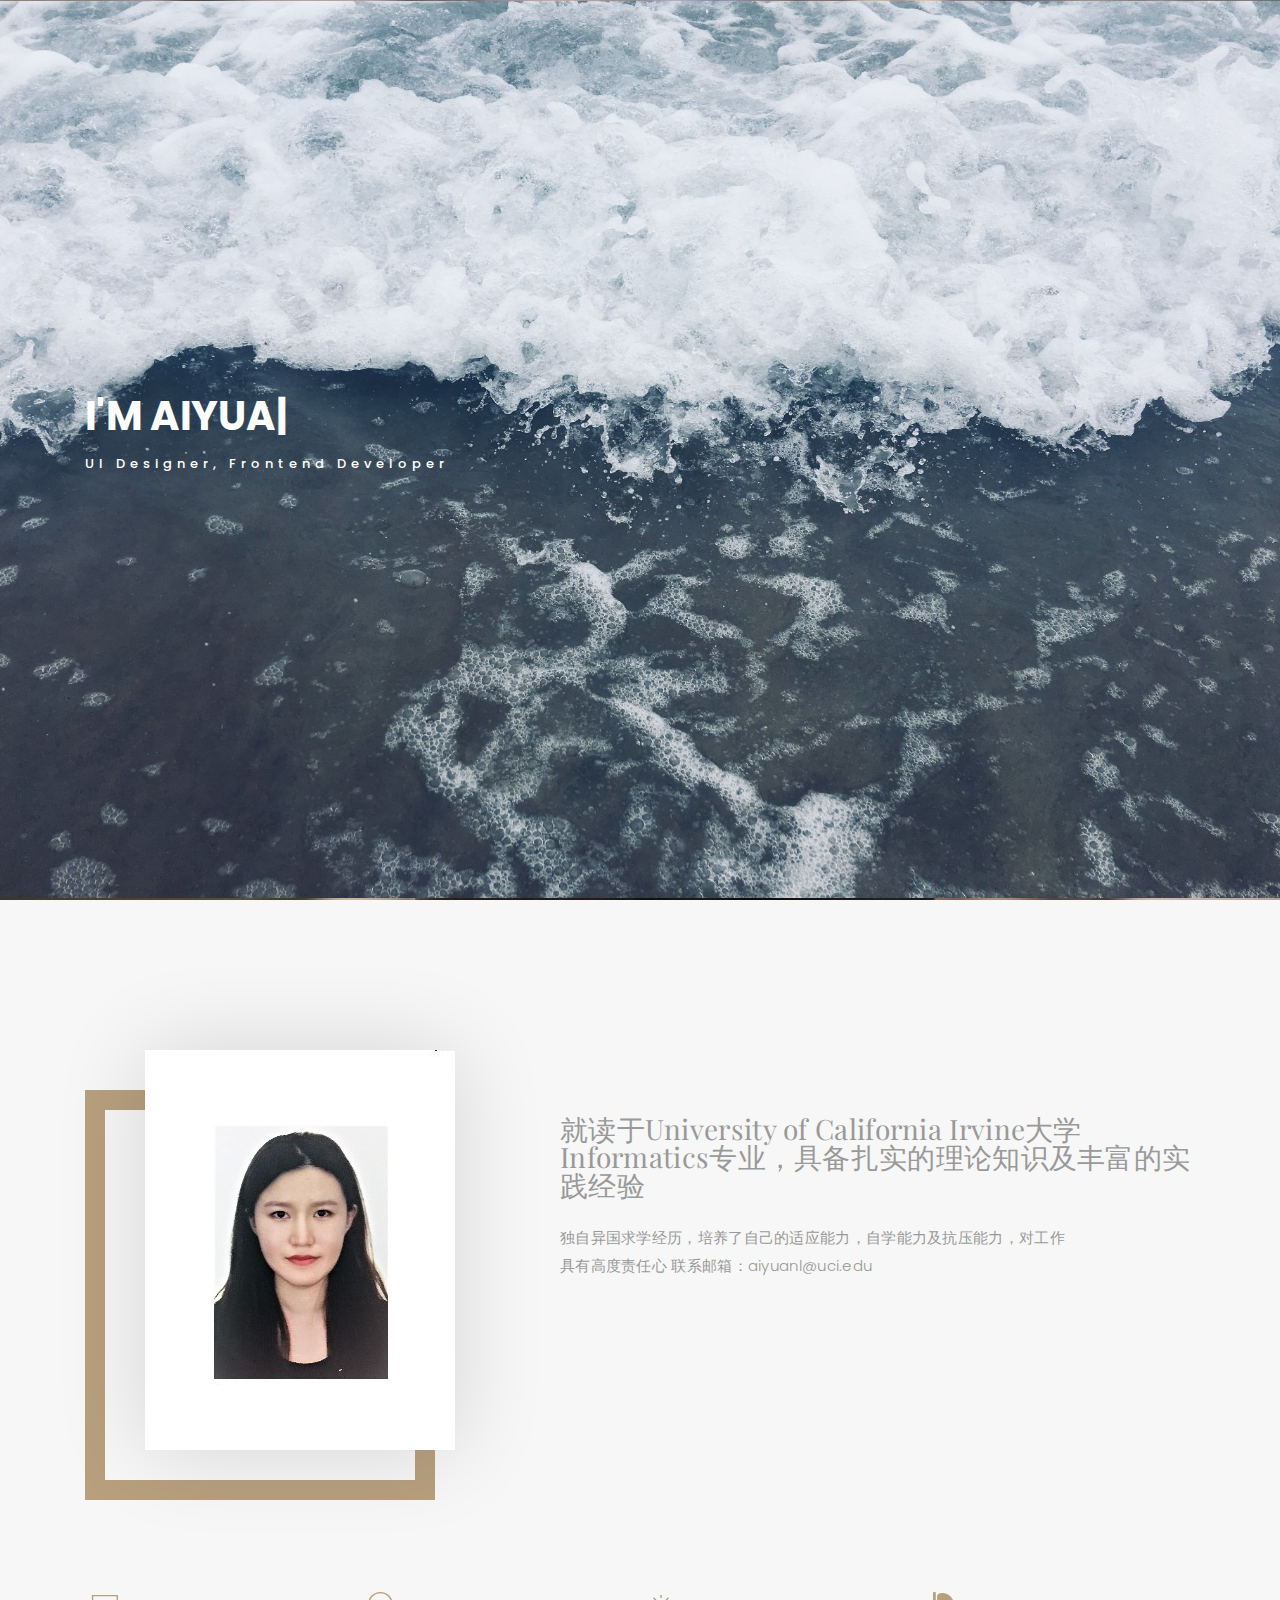
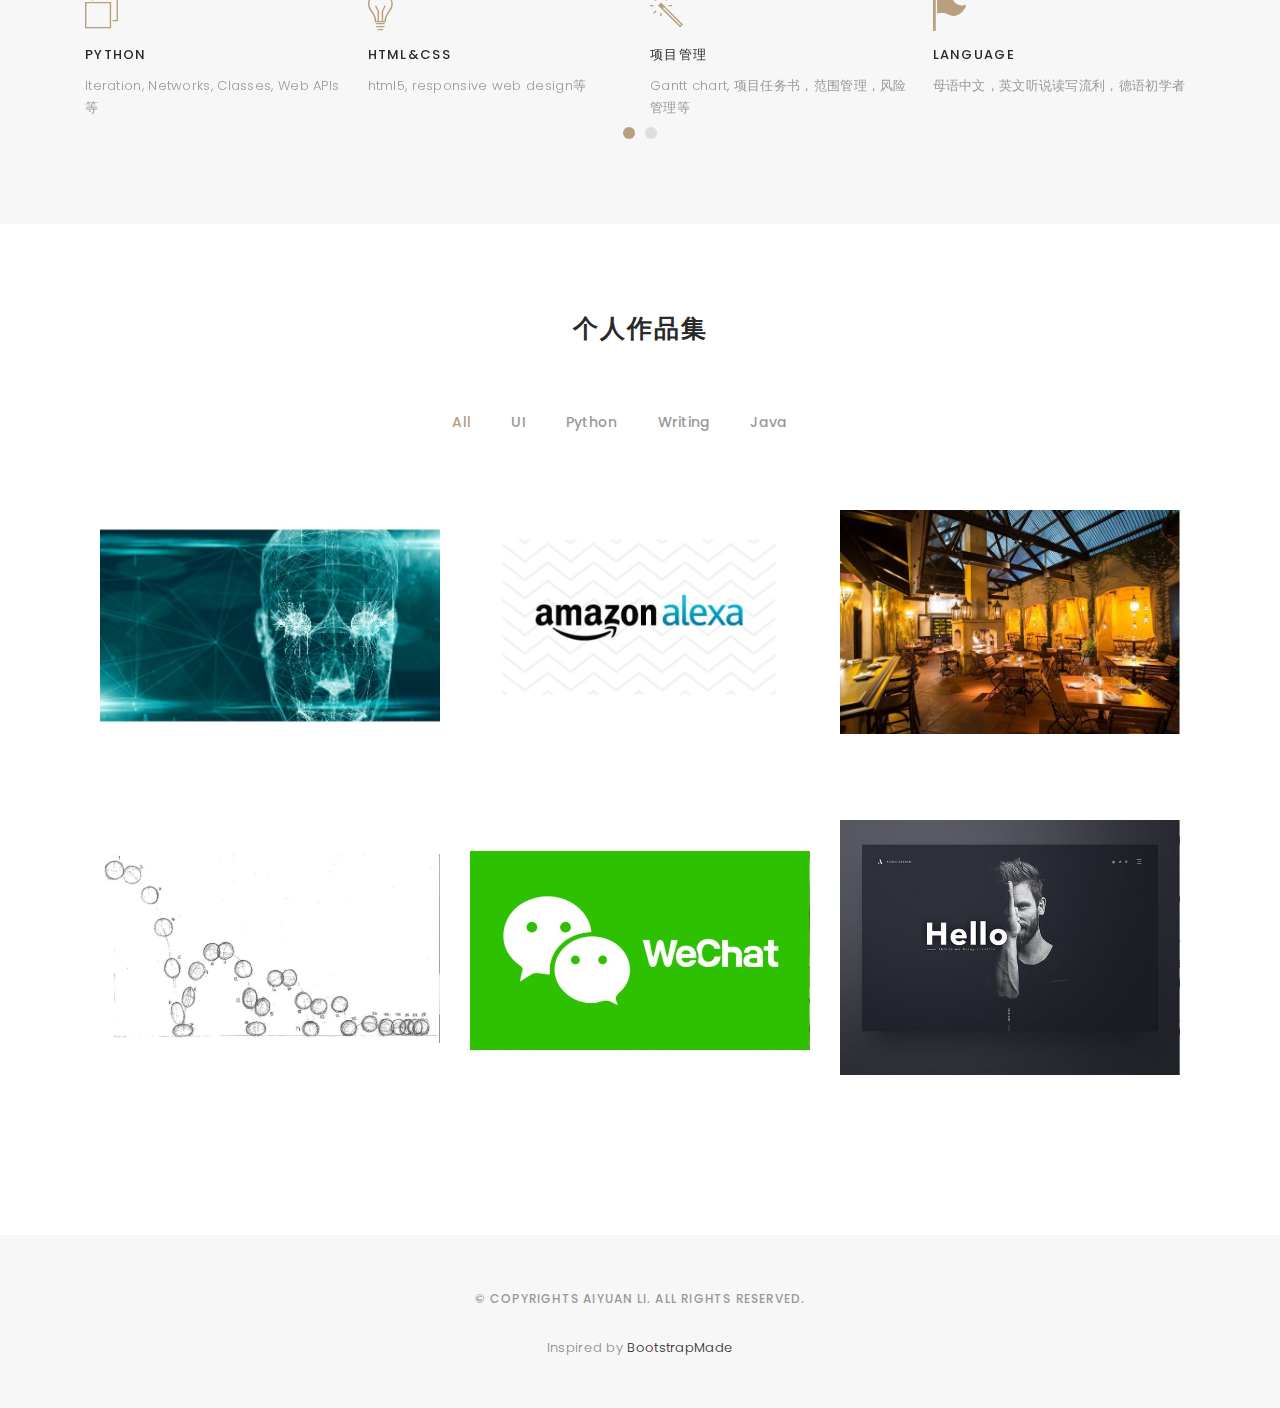
==== commit 80232c98: "2222" ====
--- a/index.html
+++ b/index.html
@@ -143,7 +143,7 @@
                         </div>
               
                         <div class="portfolio-container">
-                            <div class="col-lg-4 col-md-6 portfolio-thumbnail all ui">
+                            <div class="col-lg-4 col-md-6 portfolio-thumbnail all ui java">
                                 <p><a href='ui-medai.html'><img src='images/portfolio/1.jpg'></a></p>
                             </div>
               
@@ -166,14 +166,7 @@
                             <div class="col-lg-4 col-md-6 portfolio-thumbnail all ui">
                                 <p><a href='ui-portfolio.html'><img src='images/portfolio/6.jpg'></a></p>
                             </div>
-
-                            <div class="col-lg-4 col-md-6 portfolio-thumbnail all java">
-                                <p><a href='java-craps.html'><img src='images/portfolio/7.jpg'></a></p>
-                            </div>
-              
-                            <div class="col-lg-4 col-md-6 portfolio-thumbnail all ui">
-                                <p><a href='ui-easycare.html'><img src='images/portfolio/8.jpg'></a></p>
-                                </div>
+        
                             </div>
                         </div>
                     </div>
